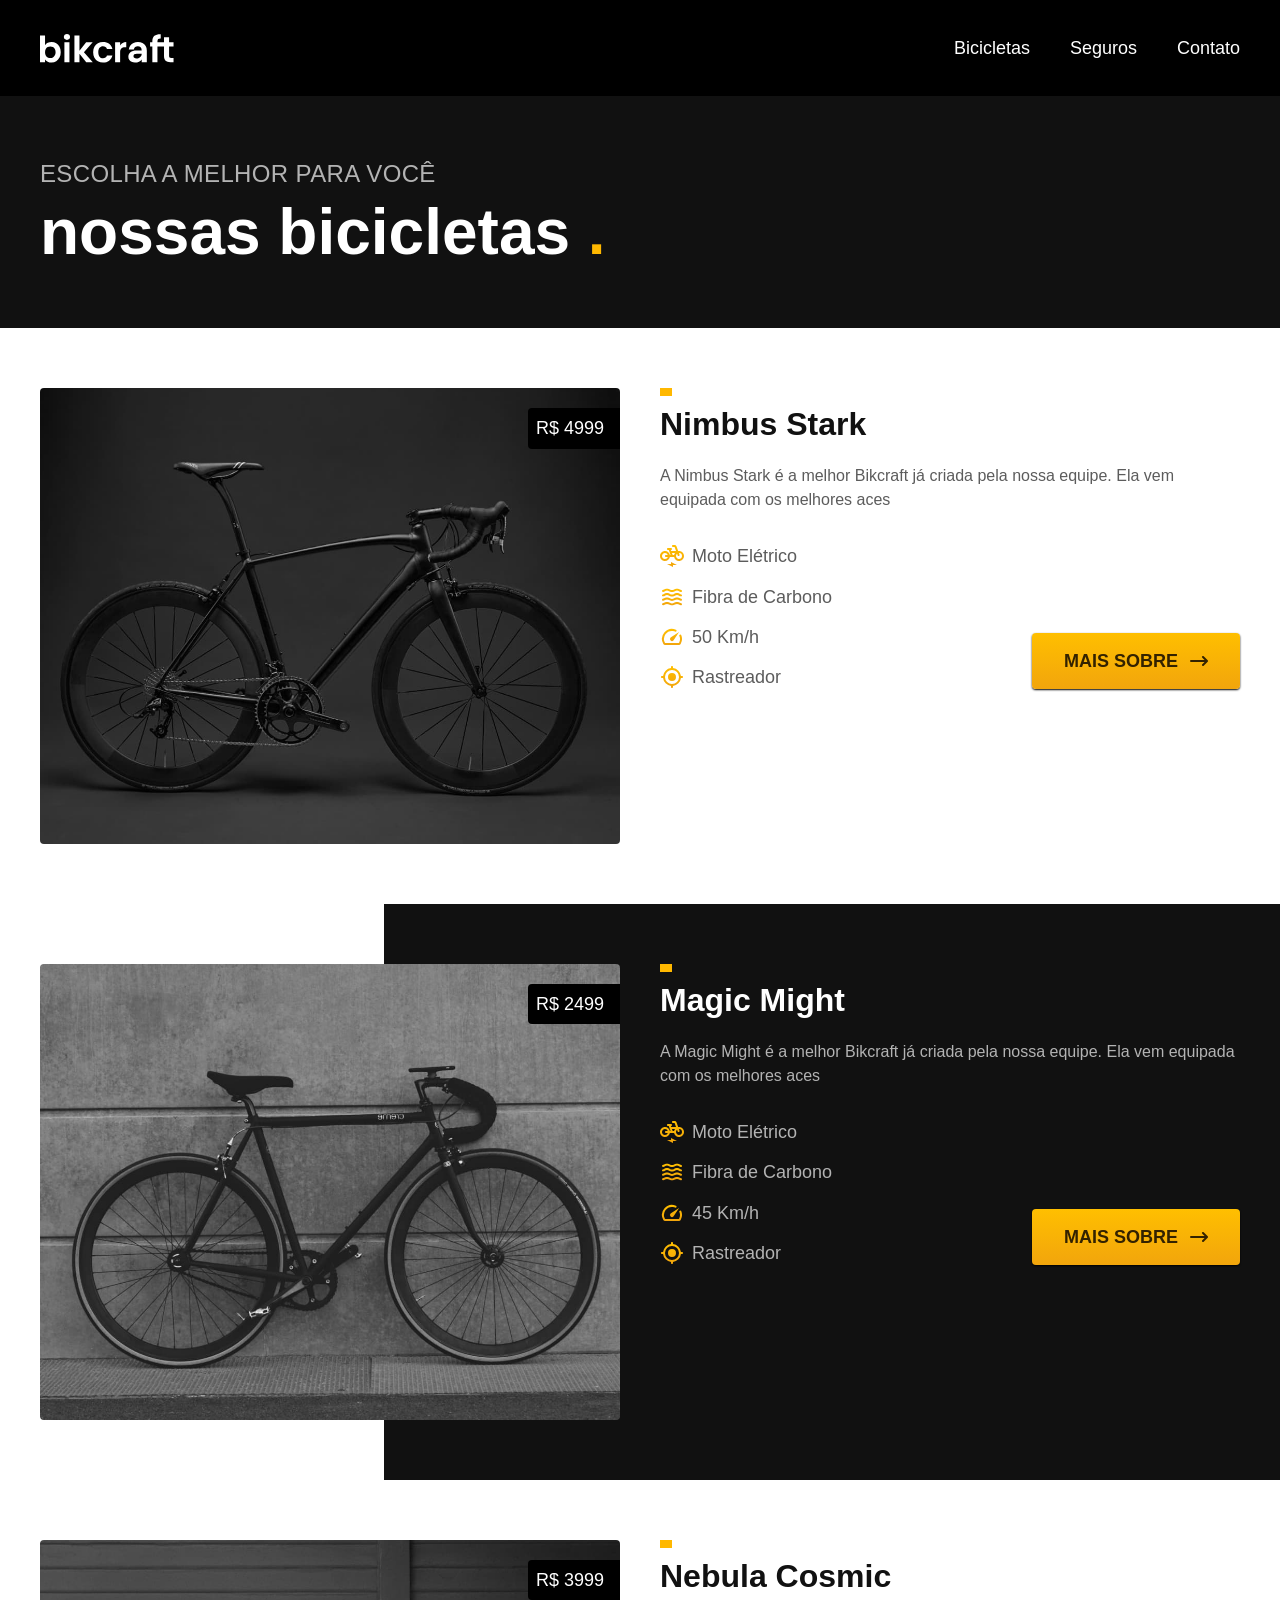
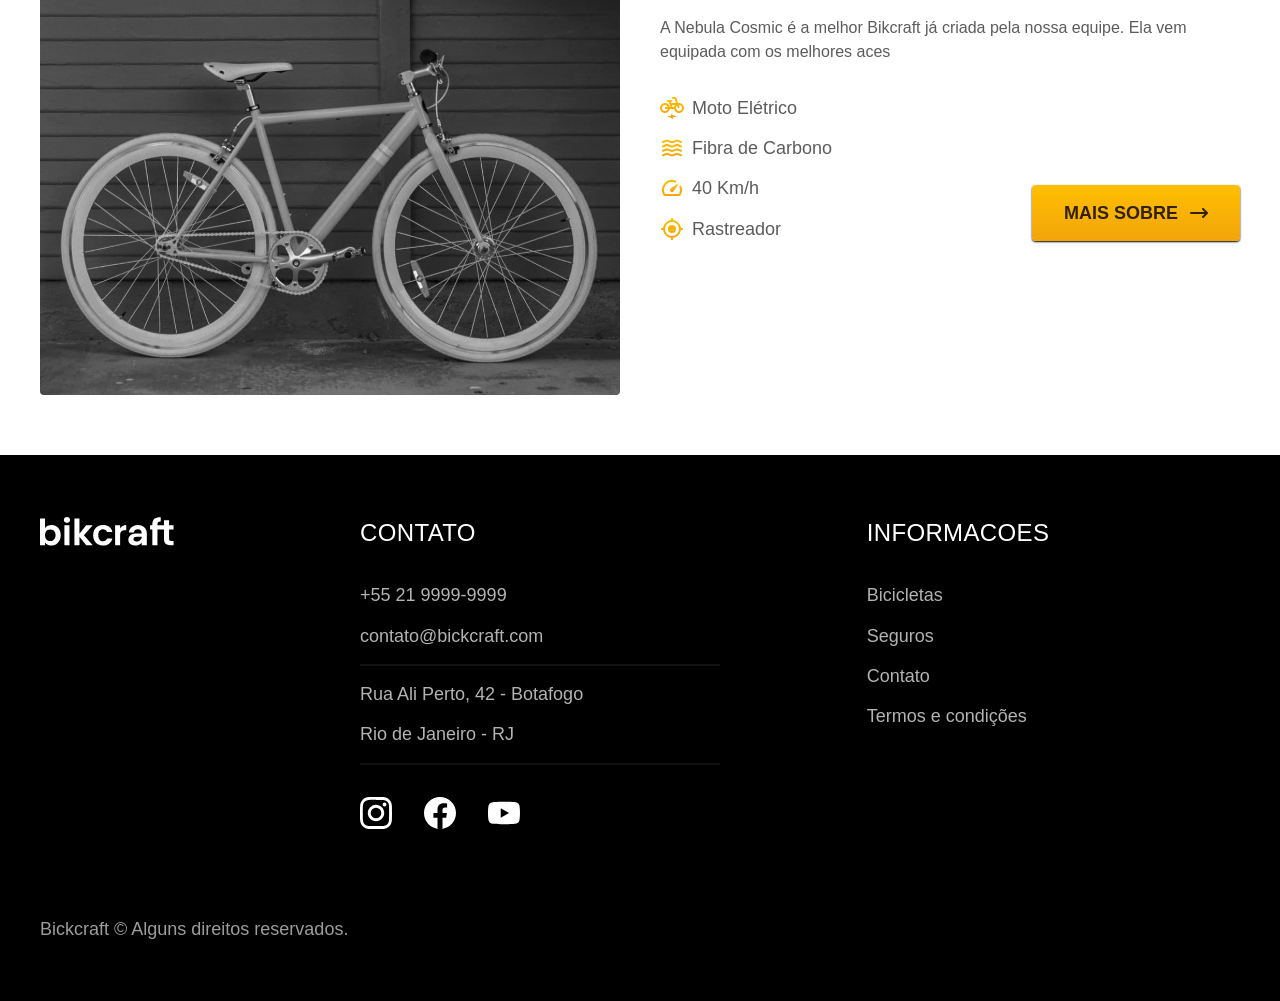
==== pages/bicicletas.html @ 5aadd62e "style:bicicletas" ====
<!DOCTYPE html>
<html lang="en">
<head>
    <meta charset="UTF-8">
    <meta name="viewport" content="width=device-width, initial-scale=1.0">
    <title>Bicicletas</title>

    <link rel="stylesheet" href="../css/style.css">
</head>
<body id="bicicletas">
    
      <header class="header-bg">
        <div class="header container">
            <a href="./"><img src="../img/bikcraft.svg" alt="Bikcraft"></a>
            
            <nav aria-label="primaria" >
                <ul class="header-menu font-1-m">
                    <li><a href="./pages/bicicletas.html">Bicicletas</a></li>
                    <li> <a href="./pages/seguros.html">Seguros</a></li>
                    <li><a href="./pages/contato.html">Contato</a></li>
                </ul>
            </nav>
        </div>
    </header>

    <main>
        <div class="titulo-bg">
            <div class="titulo container">
                <p class="font-2-l-b cor-5">Escolha a melhor para você</p>
                <h1 class="font-1-xxl cor-1">
                   nossas bicicletas <span class="cor-p1">.</span>
                </h1>
            </div>
        </div>

            <div class="bicicletas container">
                <div class="bicicletas-imagem">
                    <img src="../img/bicicleta/nimbus1.jpg" alt="Bicicleta preta">
                    <span class="font-2-m cor-1">R$ 4999</span>
                </div>
                <div class="bicicletas-conteudo">
                    <h2 class="font-1-xl">Nimbus Stark</h2>
                    <p class="font-2-s cor-8">A Nimbus Stark é a melhor Bikcraft já criada pela nossa equipe. Ela vem equipada com os melhores aces</p>

                    <ul class="font-1-m cor-8">
                        <li><img src="../img/icones/eletrica.svg" alt="">Moto Elétrico</li>
                        <li><img src="../img/icones/carbono.svg" alt="">Fibra de Carbono</li>
                        <li><img src="../img/icones/velocidade.svg" alt="">50 Km/h</li>
                        <li><img src="../img/icones/rastreador.svg" alt="">Rastreador </li>
                    </ul>
                    <a class="botao seta" href="./bicicletas/nimbus.html">Mais Sobre</a>
                </div>
            </div>
    

        <div class="bicicletas-bg">
            <div class="bicicletas container">
                <div class="bicicletas-imagem">
                    <img src="../img/bicicleta/nimbus2.jpg" alt="Bicicleta preta">
                    <span class="font-2-m cor-1">R$ 2499</span>
                </div>
                <div class="bicicletas-conteudo">
                    <h2 class="font-1-xl cor-1">Magic Might</h2>
                    <p class="font-2-s cor-5">A Magic Might é a melhor Bikcraft já criada pela nossa equipe. Ela vem equipada com os melhores aces</p>

                    <ul class="font-1-m cor-5">
                        <li><img src="../img/icones/eletrica.svg" alt="">Moto Elétrico</li>
                        <li><img src="../img/icones/carbono.svg" alt="">Fibra de Carbono</li>
                        <li><img src="../img/icones/velocidade.svg" alt="">45 Km/h</li>
                        <li><img src="../img/icones/rastreador.svg" alt="">Rastreador </li>
                    </ul>
                    <a class="botao seta" href="./bicicletas/magic.html">Mais Sobre</a>
                </div>
            </div>
        </div>

            <div class="bicicletas container">
                <div class="bicicletas-imagem">
                    <img src="../img/bicicleta/nimbus3.jpg" alt="Bicicleta preta">
                    <span class="font-2-m cor-1">R$ 3999</span>
                </div>
                <div class="bicicletas-conteudo">
                    <h2 class="font-1-xl">Nebula Cosmic</h2>
                    <p class="font-2-s cor-8">A Nebula Cosmic é a melhor Bikcraft já criada pela nossa equipe. Ela vem equipada com os melhores aces</p>

                    <ul class="font-1-m cor-8">
                        <li><img src="../img/icones/eletrica.svg" alt="">Moto Elétrico</li>
                        <li><img src="../img/icones/carbono.svg" alt="">Fibra de Carbono</li>
                        <li><img src="../img/icones/velocidade.svg" alt="">40 Km/h</li>
                        <li><img src="../img/icones/rastreador.svg" alt="">Rastreador </li>
                    </ul>
                    <a class="botao seta" href="./bicicletas/nebula.html">Mais Sobre</a>
                </div>
            </div>
        
    </main>


     <footer class="footer-bg">
        <div class="footer container">
            <img src="../img/bikcraft.svg" alt="Bickcraft">
            <div class="footer-contato">
                <h3 class="font-2-l-b cor-1">Contato</h3>
                <ul class="font-2-m cor-5">
                    <li><a href="tel:+552199999999"></a>+55 21 9999-9999</li>
                    <li><a href="mailto:contato@Bickcraft.com"></a>contato@bickcraft.com</li>
                    <li>Rua Ali Perto, 42 - Botafogo</li>
                    <li>Rio de Janeiro - RJ</li>
                </ul>

                <div class="footer-redes">
                    <a href="./"><img src="../img/redes/instagram.svg" alt="Instagram"></a>

                    <a href="./"><img src="../img/redes/facebook.svg" alt="Facebook"></a>

                    <a href="./"><img src="../img/redes/youtube.svg" alt="Youtuber"></a>
                </div>
            </div>
            <div class="footer-informacoes">
                <h3 class="font-2-l-b cor-1">Informacoes</h3>
                <nav>
                    <ul class="font-1-m cor-5">
                        <li><a href="./pages/bicicletas.html">Bicicletas</a></li>
                        <li> <a href="./pages/seguros.html">Seguros</a></li>
                        <li><a href="./pages/contato.html">Contato</a></li>
                        <li><a href="./pages/termos.html">Termos e condições</a></li>
                    </ul>
                </nav>
            </div>
            <p class="footer-copy font-2-m cor-6">Bickcraft © Alguns direitos reservados.</p>
        </div>
    </footer>


</body>
</html>
---- css/style.css ----
@import "./global/global.css";
@import "./utilidades/cores.css";
@import "./utilidades/tipografia.css";

@import "./global/header.css";

@import "./home/introducao.css";
@import "./home/tecnologia.css";
@import "./home/parceiros.css";
@import "./home/depoimento.css";
@import "./seguros/seguros.css";

@import "./global/footer.css";

@import "./termos/termo.css";

@import "./utilidades/componentes.css";

@import "./bicicletas/bicicletas-lista.css";
@import "./bicicletas/bicicletas.css";
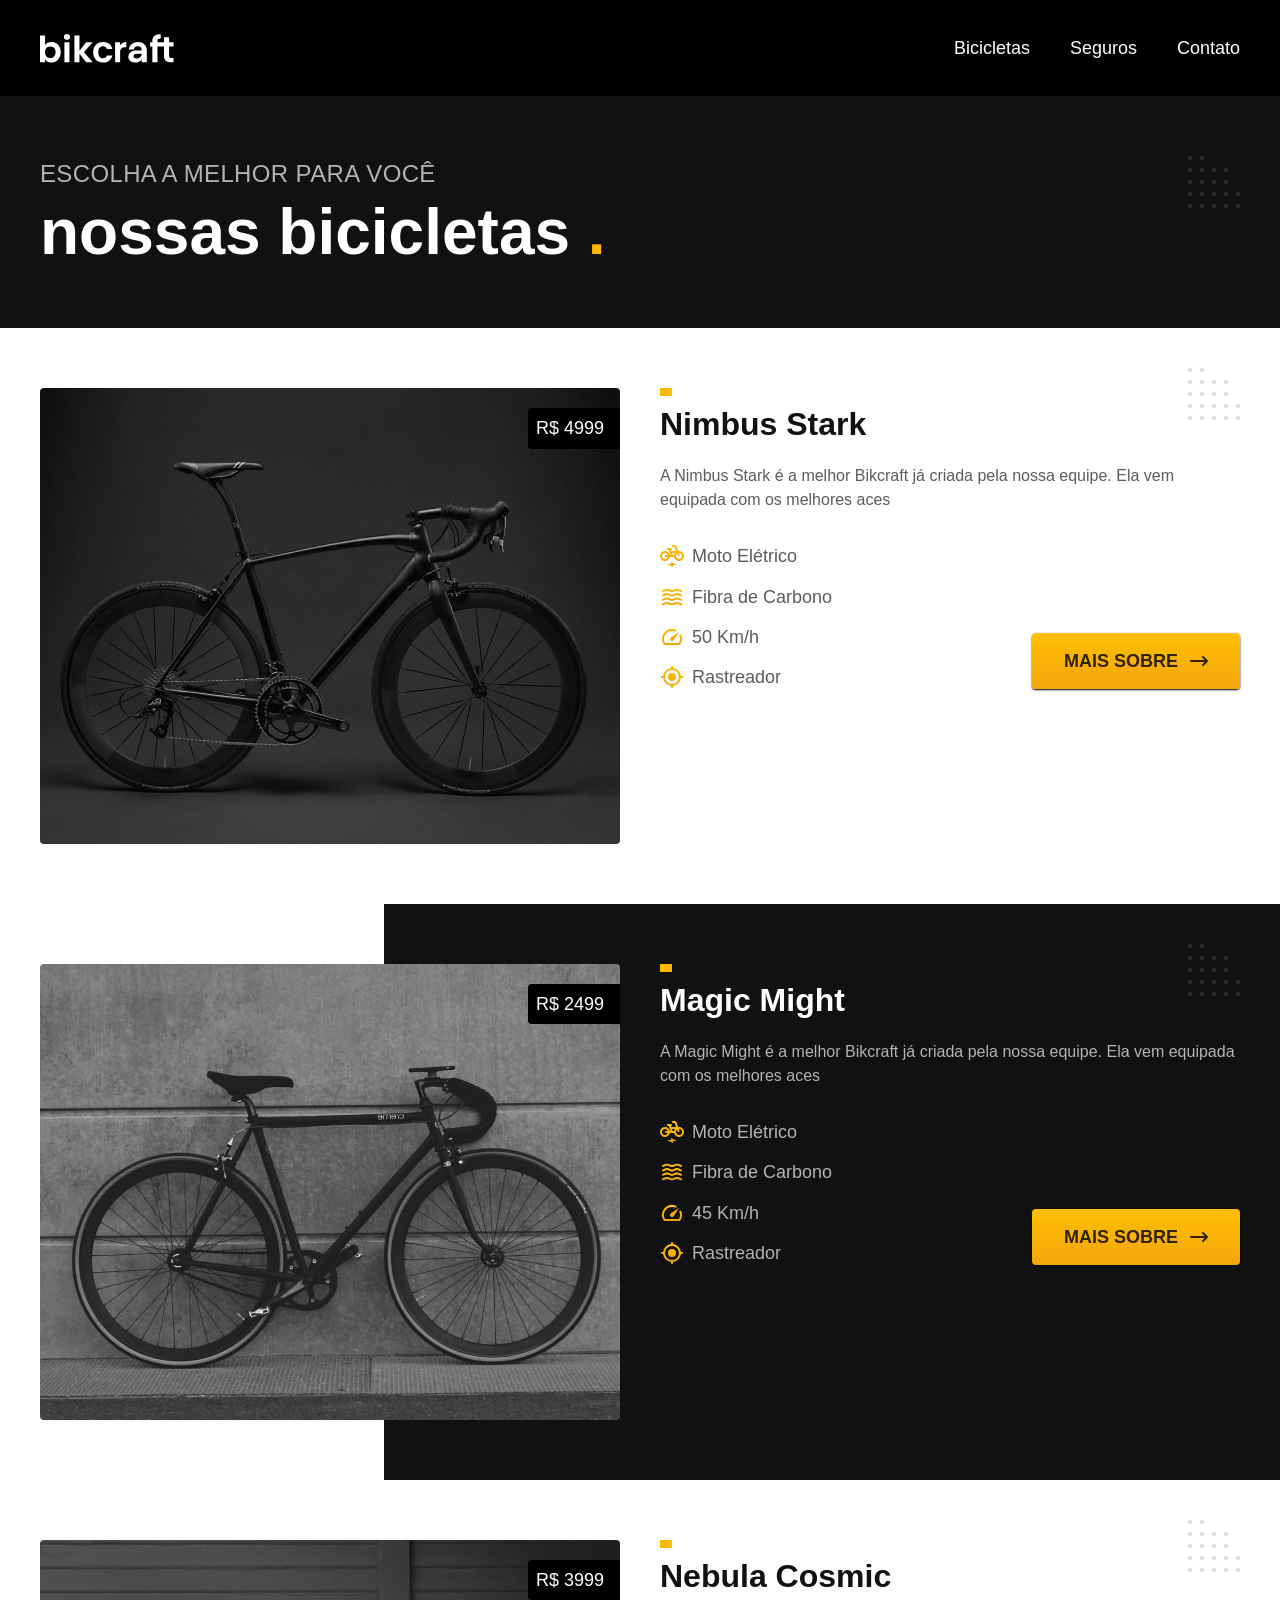
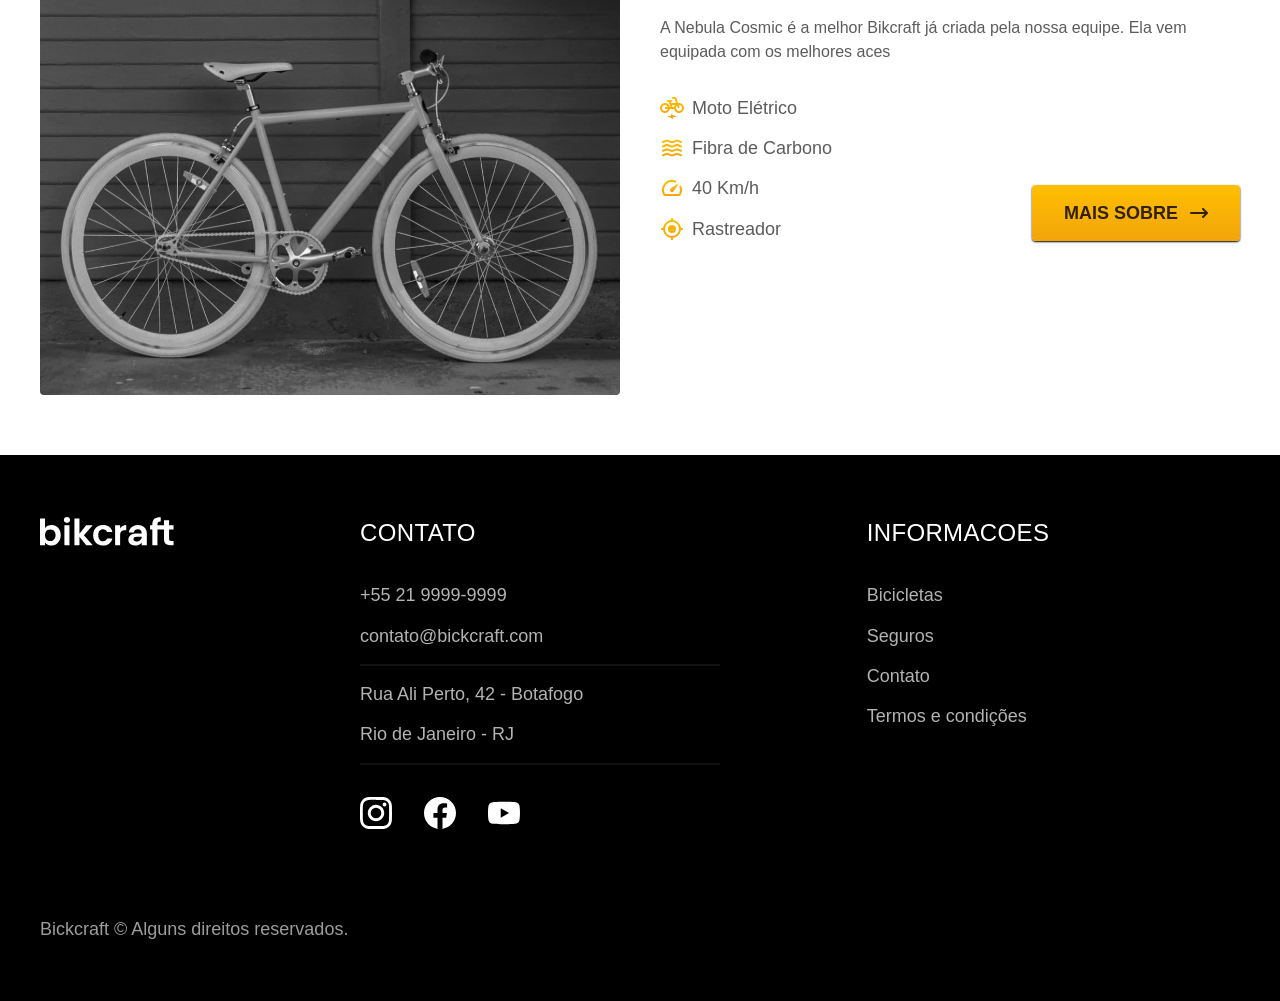
==== commit 101d2d5d: "style: imagens" ====
--- a/pages/bicicletas.html
+++ b/pages/bicicletas.html
@@ -5,6 +5,7 @@
     <meta name="viewport" content="width=device-width, initial-scale=1.0">
     <title>Bicicletas</title>
 
+    <link rel="preload" href="../css/style.css" as= "style">
     <link rel="stylesheet" href="../css/style.css">
 </head>
 <body id="bicicletas">
--- a/css/style.css
+++ b/css/style.css
@@ -9,12 +9,23 @@
 @import "./home/parceiros.css";
 @import "./home/depoimento.css";
 @import "./seguros/seguros.css";
+@import "./seguros/vantagens.css";
+@import "./seguros/perguntas.css";
 
 @import "./global/footer.css";
 
 @import "./termos/termo.css";
 
 @import "./utilidades/componentes.css";
+@import "./utilidades/formulario.css";
+
+@import "./orcamento/orcamento.css";
 
 @import "./bicicletas/bicicletas-lista.css";
-@import "./bicicletas/bicicletas.css";+@import "./bicicletas/bicicletas.css";
+
+@import "./bicicleta/bicicleta.css";
+@import "./bicicleta/seguro.css";
+
+@import "./contato/contato.css";
+@import "./contato/lojas.css";
--- a/css/style.css
+++ b/css/style.css
@@ -9,12 +9,23 @@
 @import "./home/parceiros.css";
 @import "./home/depoimento.css";
 @import "./seguros/seguros.css";
+@import "./seguros/vantagens.css";
+@import "./seguros/perguntas.css";
 
 @import "./global/footer.css";
 
 @import "./termos/termo.css";
 
 @import "./utilidades/componentes.css";
+@import "./utilidades/formulario.css";
+
+@import "./orcamento/orcamento.css";
 
 @import "./bicicletas/bicicletas-lista.css";
-@import "./bicicletas/bicicletas.css";+@import "./bicicletas/bicicletas.css";
+
+@import "./bicicleta/bicicleta.css";
+@import "./bicicleta/seguro.css";
+
+@import "./contato/contato.css";
+@import "./contato/lojas.css";
